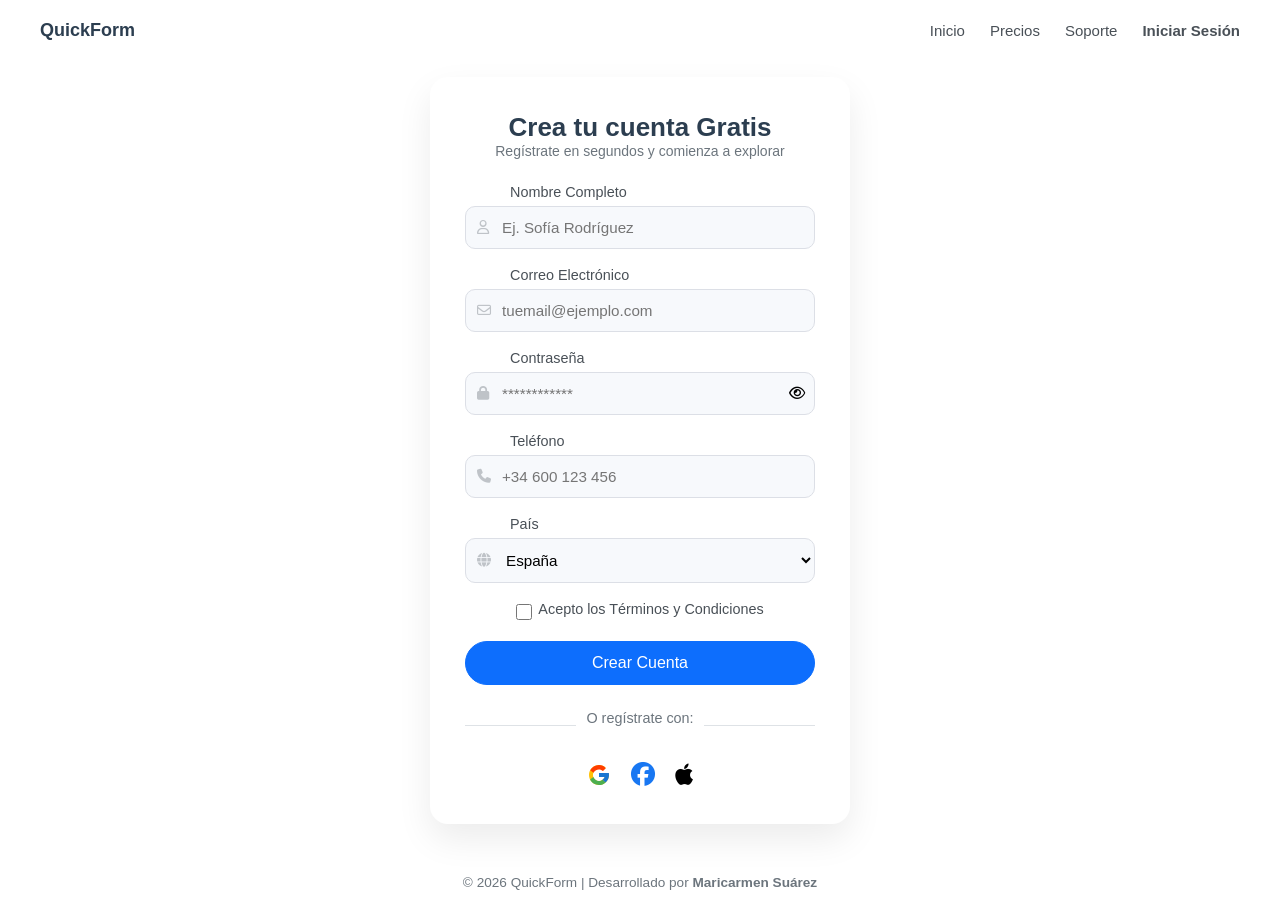
==== index.html @ a900547f "Finalización de la página" ====
<!DOCTYPE html>
<html lang="es">
<head>
    <meta charset="UTF-8">
    <meta name="viewport" content="width=device-width, initial-scale=1.0">
    <link rel="stylesheet" href="assets/css/styles.css">

    <link rel="stylesheet" href="https://cdnjs.cloudflare.com/ajax/libs/font-awesome/6.5.0/css/all.min.css">
    <title>Crear Cuenta</title>
</head>
<body class="page">
     <header class="navbar">
        <div class="navbar__logo">
            QuickForm
        </div>

        <nav class="navbar__menu">
            <a href="#" class="navbar__link">Inicio</a>
            <a href="#" class="navbar__link">Precios</a>
            <a href="#" class="navbar__link">Soporte</a>
            <a href="#" class="navbar__link navbar__link--login">Iniciar Sesión</a>
        </nav>
    </header>
    <main class="page__main">
        <section class="card card--register">

            <!-- Header -->
            <header class="card__header">
                <h1 class="card__title">Crea tu cuenta Gratis</h1>
                <p class="card__subtitle">
                    Regístrate en segundos y comienza a explorar
                </p>
            </header>


            <!-- Formulario -->
            <form class="form form--register" action="#" method="post">

                <!-- Grupo: Nombre -->
               <div class="form__group">
<label class="form__label" for="nombre">Nombre Completo</label>

<div class="form__input-wrapper">
<i class="fa-regular fa-user form__icon"></i>

<input 
class="form__input" 
type="text" 
id="nombre" 
name="nombre"
placeholder="Ej. Sofía Rodríguez"
required>

</div>
</div>
                <!-- Grupo: Email -->
                <div class="form__group">
<label class="form__label" for="email">Correo Electrónico</label>

<div class="form__input-wrapper">
<i class="fa-regular fa-envelope form__icon"></i>

<input 
class="form__input"
type="email"
id="email"
name="email"
placeholder="tuemail@ejemplo.com"
required>

</div>
</div>
                <!-- Grupo: Password -->
                <div class="form__group">
<label class="form__label" for="password">Contraseña</label>

<div class="form__input-wrapper">

<i class="fa-solid fa-lock form__icon"></i>

<input 
class="form__input form__input--password"
type="password"
id="password"
name="password"
placeholder="************"
required>

<button type="button" class="form__toggle-password">
<i class="fa-regular fa-eye"></i>
</button>

</div>
</div>

                <!-- Grupo: Teléfono -->
              <div class="form__group">
<label class="form__label" for="telefono">Teléfono</label>

<div class="form__input-wrapper">
<i class="fa-solid fa-phone form__icon"></i>

<input 
class="form__input"
type="tel"
id="telefono"
name="telefono"
placeholder="+34 600 123 456">

</div>
</div>
                <div class="form__group">
<label class="form__label" for="pais">País</label>

<div class="form__input-wrapper">

<i class="fa-solid fa-globe form__icon"></i>

<select 
class="form__input form__select"
id="pais"
name="pais">

<option value="es">España</option>
<option value="mx">México</option>
<option value="ar">Argentina</option>
<option value="co">Colombia</option>

</select>

</div>
</div>
                <!-- Checkbox -->
                <div class="form__group form__group--checkbox">
                    <input 
                        class="form__checkbox" 
                        type="checkbox" 
                        id="terminos" 
                        name="terminos" 
                        required>
                    <label class="form__label form__label--inline" for="terminos">
                        Acepto los Términos y Condiciones
                    </label>
                </div>

                <!-- Botón -->
                <div class="form__group">
                    <button class="button button--primary button--full" type="submit">
                        Crear Cuenta
                    </button>
                </div>

            </form>

            <!-- Footer -->
            <footer class="card__footer">
            <div class="card__divider">
    <span class="card__divider-text">O regístrate con:</span>
</div>
                
                <nav class="social-login">

                 <a href="#" class="social-login__icon" aria-label="Google">

<svg xmlns="http://www.w3.org/2000/svg" viewBox="0 0 48 48" width="24" height="24">

<path fill="#FFC107" d="M43.611 20.083H42V20H24v8h11.303C33.649 32.657 29.193 36 24 36c-6.627 0-12-5.373-12-12s5.373-12 12-12c3.059 0 5.842 1.154 7.961 3.039l5.657-5.657C34.09 6.053 29.29 4 24 4 12.955 4 4 12.955 4 24s8.955 20 20 20 20-8.955 20-20c0-1.341-.138-2.65-.389-3.917z"/>

<path fill="#FF3D00" d="M6.306 14.691l6.571 4.819C14.655 16.108 18.961 13 24 13c3.059 0 5.842 1.154 7.961 3.039l5.657-5.657C34.09 6.053 29.29 4 24 4 16.318 4 9.656 8.337 6.306 14.691z"/>

<path fill="#4CAF50" d="M24 44c5.145 0 9.86-1.977 13.409-5.191l-6.19-5.238C29.211 35.091 26.715 36 24 36c-5.17 0-9.613-3.317-11.283-7.946l-6.522 5.025C9.505 39.556 16.227 44 24 44z"/>

<path fill="#1976D2" d="M43.611 20.083H42V20H24v8h11.303c-.87 2.328-2.37 4.356-4.274 5.571l6.19 5.238C36.971 39.205 44 34 44 24c0-1.341-.138-2.65-.389-3.917z"/>

</svg>

</a>

    <a href="#" class="social-login__icon social-login__icon--facebook" aria-label="Facebook">
        <i class="fa-brands fa-facebook"></i>
    </a>

    <a href="#" class="social-login__icon social-login__icon--apple" aria-label="Apple">
        <i class="fa-brands fa-apple"></i>
    </a>

</nav>
            </footer>

        </section>
    </main>
<footer class="footer">
        <p class="footer__text">
            © 2026 QuickForm | Desarrollado por <strong>Maricarmen Suárez</strong>
        </p>
    </footer>

</body>
</html>
---- assets/css/styles.css ----
/* =========================
   RESET BÁSICO
========================= */
* {
    margin: 0;
    padding: 0;
    box-sizing: border-box;
}

/* =========================
   BODY / PAGE
========================= */
.page{
    font-family: "Segoe UI", sans-serif;
    background-image: url("../img/background.png");
background-size: cover;
background-position: center;
background-repeat: no-repeat;

    min-height: 100vh;

    display: flex;
    justify-content: center;
    align-items: center;
}

.page__main {
    width: 100%;
    display: flex;
    justify-content: center;   
    align-items: center;
    padding: 20px;
}

/* =========================
   CARD
========================= */
.card {
    max-width: 420px;
    width: 100%;
    margin: auto;
    background: white;
    padding: 35px;
    border-radius: 18px;
    box-shadow: 0 15px 35px rgba(0,0,0,0.08);
}

.card__header {
    text-align: center;
    margin-bottom: 25px;
}

.card__title{
    font-size: 26px;
    font-weight: 700;
    color: #2c3e50;
}

.card__subtitle{
    color: #6c757d;
    font-size: 14px;
}

.card__footer {
    margin-top: 25px;
    text-align: center;
}

.card__divider-text {
    font-size: 0.9rem;
    color: #6c757d;
    margin-bottom: 15px;
}

/* =========================
   FORM
========================= */
.form__group {
    margin-bottom: 18px;
}

.form__label {
    display: block;
    font-size: 0.9rem;
    margin-bottom: 6px;
    margin-left: 45px;
    color: #495057;
    font-weight: 500;
}

.form__label--inline {
    display: inline;
    margin-left: 6px;
}

.form__input,
.form__select {

    width: 100%;
    padding: 12px 14px;

    border-radius: 10px;
    border: 1px solid #dcdfe6;

    background-color: #f7f9fc;

    font-size: 0.95rem;
}

.form__input:focus,
.form__select:focus {
    outline: none;
    border-color: #0d6efd;
    box-shadow: 0 0 0 3px rgba(13, 110, 253, 0.15);
}

/* Wrapper contraseña */
.form__input-wrapper {
    position: relative;
}

.form__input--password {
    padding-right: 40px;
}

.form__toggle-password {
    position: absolute;
    right: 10px;
    top: 50%;
    transform: translateY(-50%);
    background: none;
    border: none;
    cursor: pointer;
    font-size: 0.9rem;
}

/* Checkbox */
.form__group--checkbox {
    display: flex;
    align-items: center;
    justify-content: center; /* centra horizontalmente */
}

.form__checkbox {
    width: 16px;
    height: 16px;
    cursor: pointer;
}

/* =========================
   BUTTON
========================= */
.button {
    display: inline-block;
    padding: 12px 18px;
    font-size: 1rem;
    border-radius: 999px; /* esto lo hace ultra redondo */
    border: 1px solid transparent;
    cursor: pointer;
    transition: all 0.3s ease;
}


.button--primary {
    background-color: #0d6efd;
    color: #ffffff;
    border-color: #0d6efd;
}

.button--primary:hover {
    background-color: #0b5ed7;
    border-color: #0a58ca;
    transform: translateY(-2px); /* efecto elevación */
    box-shadow: 0 6px 14px rgba(13, 110, 253, 0.25);
}

.button--full {
    width: 100%;
}

/* =========================
   SOCIAL LOGIN
========================= */

.social-login {
    display: flex;
    justify-content: center;
    gap: 15px;
}

.social-login__link {

    display: flex;
    align-items: center;
    gap: 8px;

    text-decoration: none;
    font-size: 0.9rem;

    padding: 8px 14px;

    border-radius: 8px;
    border: 1px solid #dee2e6;

    color: #495057;

    transition: all 0.2s ease;
}

.social-login__link i{
    font-size:14px;
}

.social-login__link:hover {
    background-color: #f1f3f5;
}
/* =========================
   INPUT CON ICONOS
========================= */

.form__input-icon{
    position: relative;
}

.form__icon{

    position:absolute;

    left:12px;
    top:50%;
    transform:translateY(-50%);
    font-size:14px;
    opacity:0.6;

}

/* mover texto del input para que no choque con icono */

.form__input{
    padding-left:38px;
}

/* =========================
   SOCIAL ICONS
========================= */

.social-login{
    display:flex;
    justify-content:center;
    align-items: center;
    gap:20px;
}

.social-login__icon{
    font-size:24px;
    text-decoration:none;
    color:#6c757d;
    transition:all 0.2s ease;
}

/* colores originales */
.social-login__icon svg{
width:24px;
height:24px;
display: block;
}
.social-login__icon--facebook{
    color:#1877f2;
}

.social-login__icon--apple{
    color:#000000;
}

/* efecto hover */

.social-login__icon:hover{
    transform:scale(1.15);
}

.form__input-wrapper{
    position: relative;
}

.form__icon{
    position: absolute;
    left: 12px;
    top: 50%;
    transform: translateY(-50%);
    color: #9aa0a6;
    font-size: 14px;
}

.form__input{
    padding-left: 36px;
}.card__divider{
    display: flex;
    align-items: center;
    justify-content: center;
    gap: 10px;
    margin: 20px 0;
}

.card__divider::before,
.card__divider::after{
    content: "";
    flex: 1;
    height: 1px;
    background: #dee2e6;
}

.card__divider-text{
    font-size: 0.9rem;
    color: #6c757d;
}

/* =========================
   NAVBAR
========================= */

.navbar{
    position: absolute;
    top: 0;
    left: 0;

    width: 100%;

    display: flex;
    justify-content: space-between;
    align-items: center;

    padding: 20px 40px;

    font-size: 15px;
}

.navbar__logo{
    font-weight: 700;
    font-size: 18px;
    color: #2c3e50;
}

.navbar__menu{
    display: flex;
    gap: 25px;
}

.navbar__link{
    text-decoration: none;
    color: #495057;
    font-weight: 500;
    transition: color 0.2s;
}

.navbar__link:hover{
    color: #0d6efd;
}

.navbar__link--login{
    font-weight: 600;
}

/* =========================
   FOOTER
========================= */

.footer{
    position: absolute;
    bottom: 10px;
    width: 100%;
    text-align: center;
}

.footer__text{
    font-size: 0.85rem;
    color: #6c757d;
}
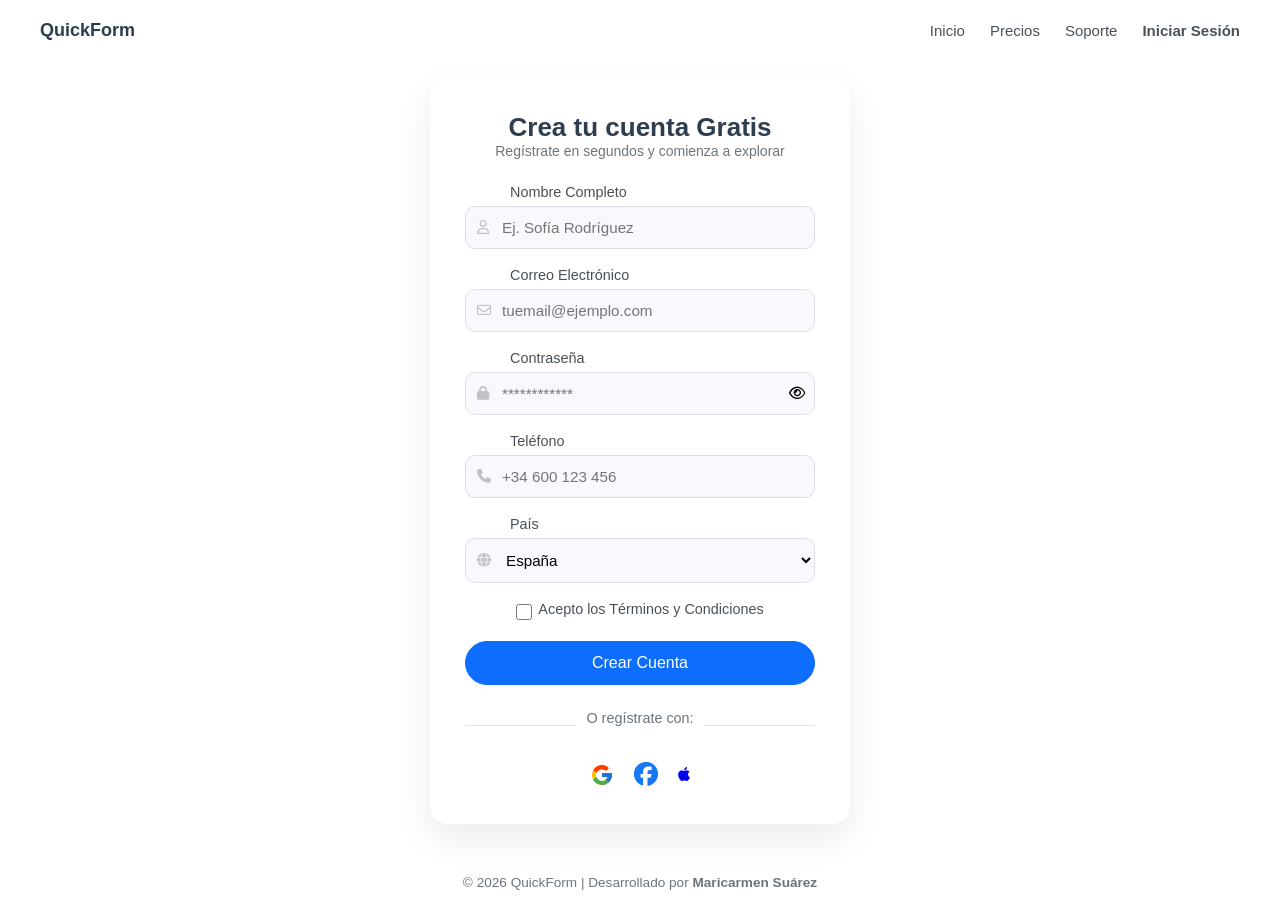
==== commit 686ab3da: "Cambio de íconos" ====
--- a/index.html
+++ b/index.html
@@ -180,7 +180,7 @@
         <i class="fa-brands fa-facebook"></i>
     </a>
 
-    <a href="#" class="social-login__icon social-login__icon--apple" aria-label="Apple">
+    <a href="#" class="social-login__gin__icon--apple" aria-label="Apple">
         <i class="fa-brands fa-apple"></i>
     </a>
 
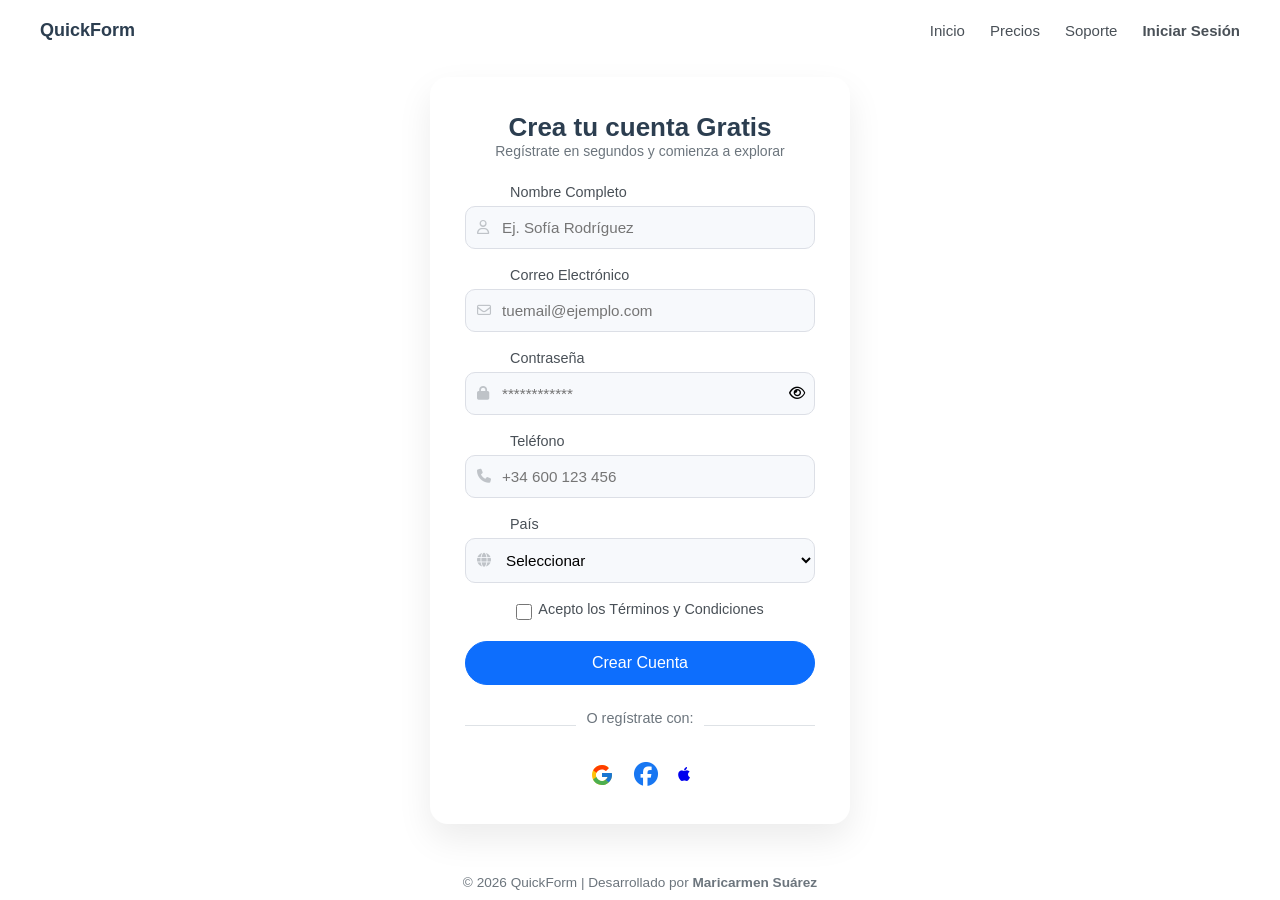
==== commit 309218f2: "Cambio de lista" ====
--- a/index.html
+++ b/index.html
@@ -110,7 +110,7 @@
 </div>
 </div>
                 <div class="form__group">
-<label class="form__label" for="pais">País</label>
+            <label class="form__label" for="pais">País</label>
 
 <div class="form__input-wrapper">
 
@@ -121,6 +121,7 @@
 id="pais"
 name="pais">
 
+<option selected disabled>Seleccionar</option>
 <option value="es">España</option>
 <option value="mx">México</option>
 <option value="ar">Argentina</option>
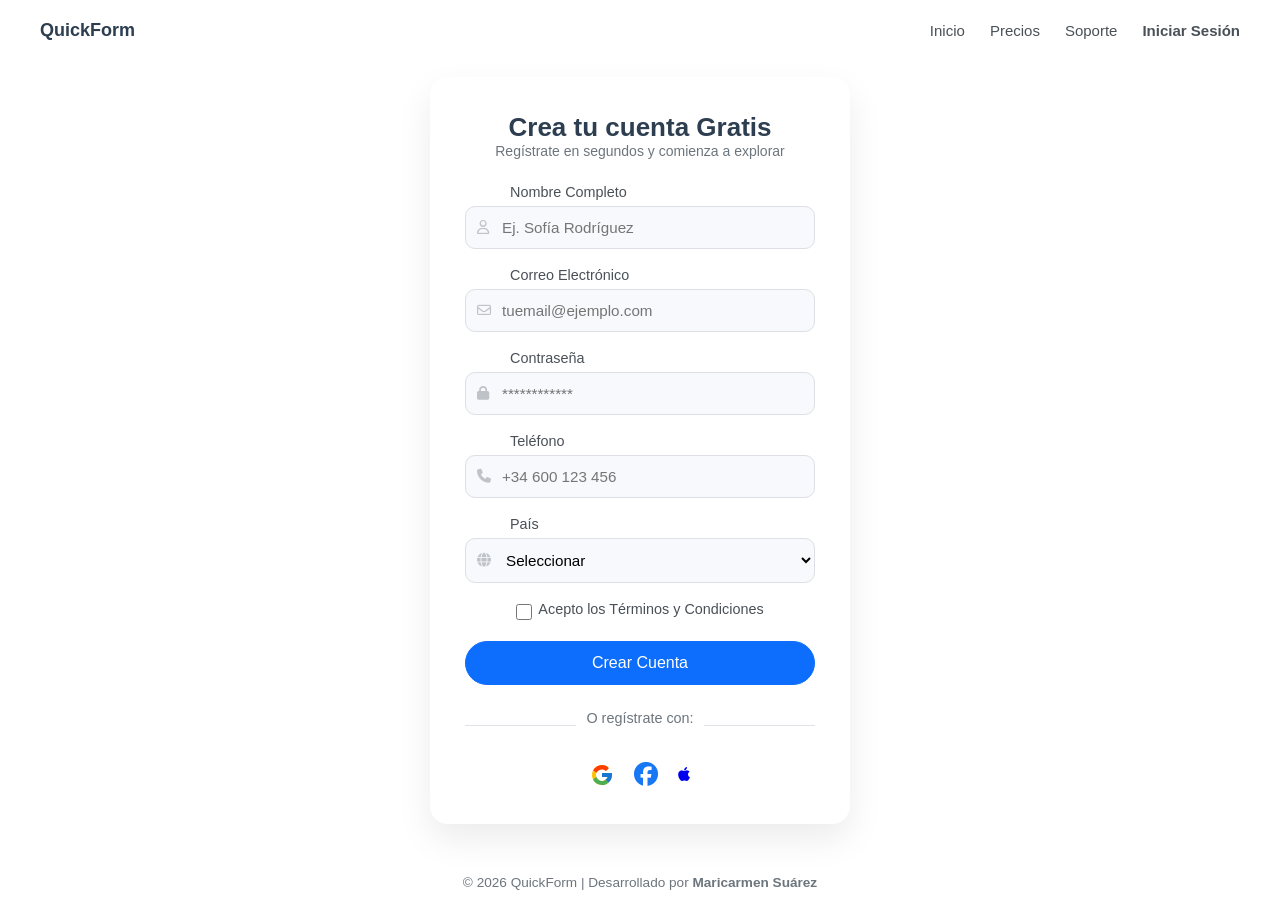
==== commit 859533d6: "Cambio de ojo en password" ====
--- a/index.html
+++ b/index.html
@@ -72,25 +72,22 @@
 </div>
                 <!-- Grupo: Password -->
                 <div class="form__group">
-<label class="form__label" for="password">Contraseña</label>
+    <label class="form__label" for="password">Contraseña</label>
 
-<div class="form__input-wrapper">
+    <div class="form__input-wrapper">
+        <i class="fa-solid fa-lock form__icon"></i>
+        
+        <input type="checkbox" id="toggle-pass-check" class="toggle-password-checkbox" hidden>
 
-<i class="fa-solid fa-lock form__icon"></i>
+        <input 
+            class="form__input form__input--password"
+            type="password" 
+            id="password" 
+            name="password" 
+            placeholder="************"
+            required>
 
-<input 
-class="form__input form__input--password"
-type="password"
-id="password"
-name="password"
-placeholder="************"
-required>
-
-<button type="button" class="form__toggle-password">
-<i class="fa-regular fa-eye"></i>
-</button>
-
-</div>
+    </div>
 </div>
 
                 <!-- Grupo: Teléfono -->
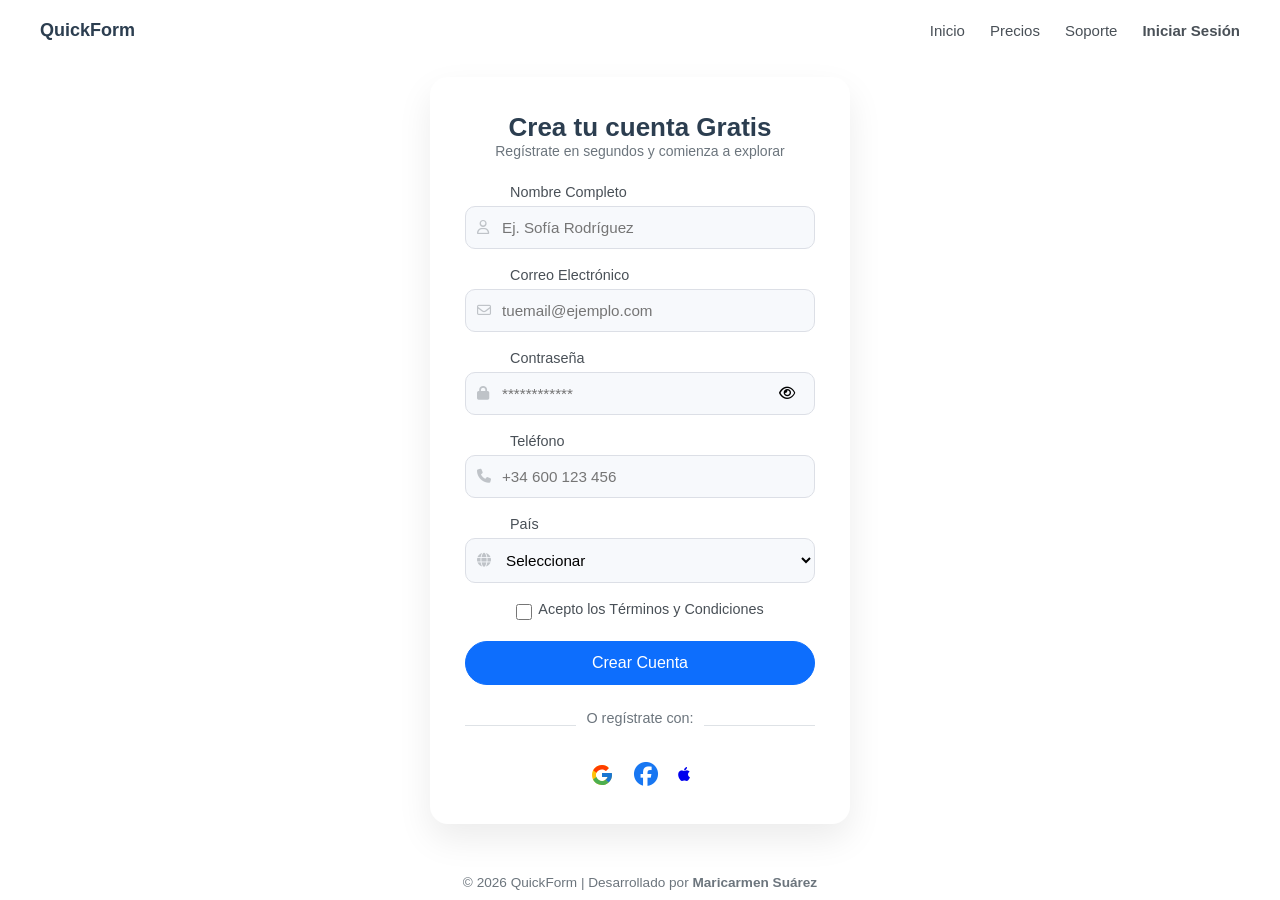
==== commit a338c5cd: "Cambio de ojo en password" ====
--- a/index.html
+++ b/index.html
@@ -71,14 +71,28 @@
 </div>
 </div>
                 <!-- Grupo: Password -->
-                <div class="form__group">
+                <style>
+  /* 1. Esto quita el ojo automático de Edge para que NO salgan dos */
+  input::-ms-reveal,
+  input::-ms-clear {
+    display: none;
+  }
+
+  /* Estilo básico para que tu botón se vea bien */
+  .form__toggle-password {
+    background: none;
+    border: none;
+    cursor: pointer;
+    padding: 0 10px;
+  }
+</style>
+
+<div class="form__group">
     <label class="form__label" for="password">Contraseña</label>
 
-    <div class="form__input-wrapper">
+    <div class="form__input-wrapper" style="display: flex; align-items: center;">
         <i class="fa-solid fa-lock form__icon"></i>
         
-        <input type="checkbox" id="toggle-pass-check" class="toggle-password-checkbox" hidden>
-
         <input 
             class="form__input form__input--password"
             type="password" 
@@ -87,6 +101,10 @@
             placeholder="************"
             required>
 
+        <button type="button" class="form__toggle-password" 
+                onclick="const p = document.getElementById('password'); p.type = p.type === 'password' ? 'text' : 'password';">
+            <i class="fa-regular fa-eye"></i>
+        </button>
     </div>
 </div>
 
